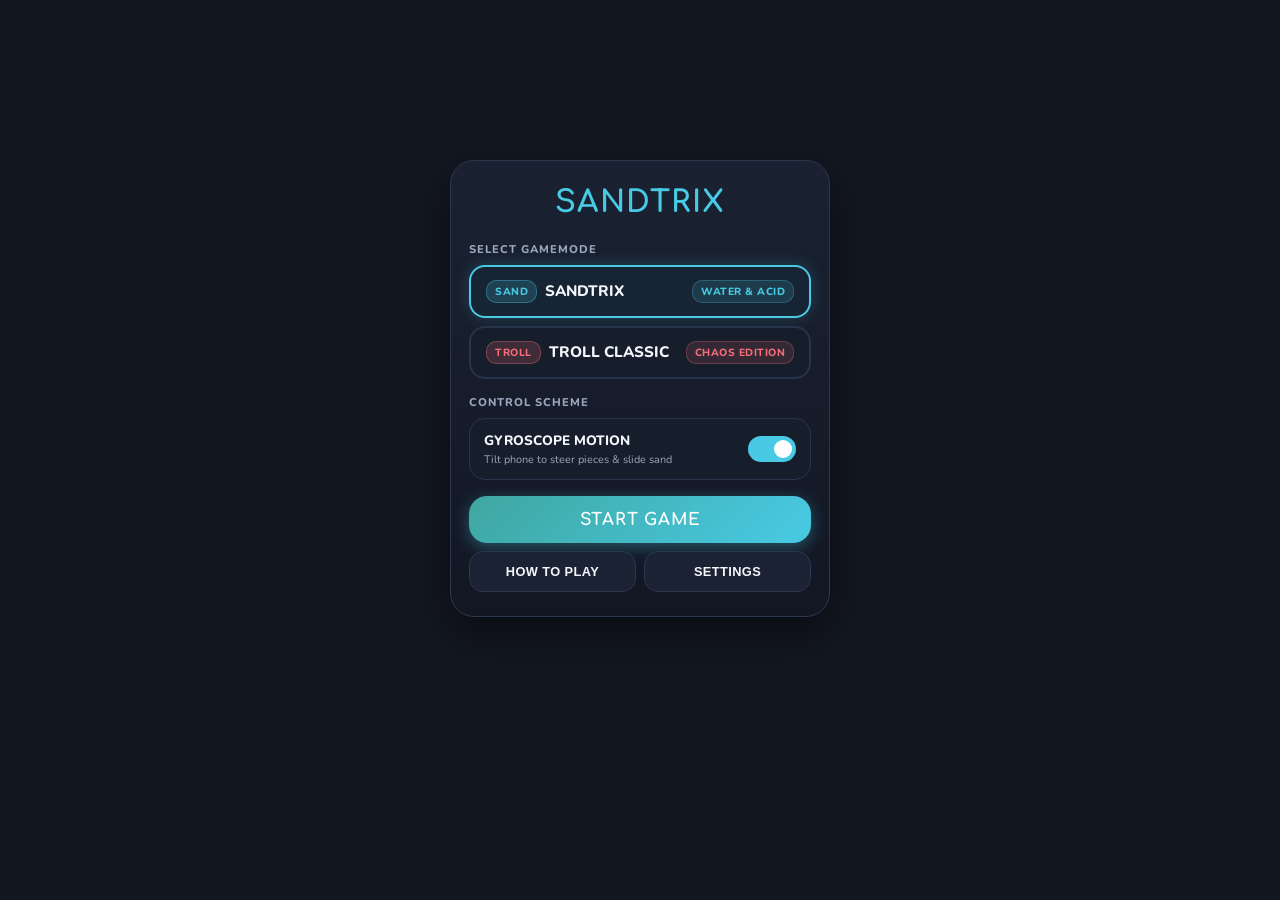
==== android/app/src/main/assets/index.html @ 45308b8a "Restore Sandtrix danger ceiling line up to row 16 (80px)" ====
<!DOCTYPE html>
<html lang="en">
<head>
    <meta charset="UTF-8">
    <meta name="viewport" content="width=device-width, initial-scale=1.0, maximum-scale=1.0, user-scalable=no, viewport-fit=cover">
    <meta name="apple-mobile-web-app-capable" content="yes">
    <meta name="apple-mobile-web-app-status-bar-style" content="black-translucent">
    <meta name="theme-color" content="#0B0E14">
    <title>SANDTRIX MOBILE - Gyro & Troll Edition</title>
    <link rel="manifest" href="manifest.json">
    <link rel="icon" type="image/png" sizes="192x192" href="icon-192.png">
    <link rel="preconnect" href="https://fonts.googleapis.com">
    <link rel="preconnect" href="https://fonts.gstatic.com" crossorigin>
    <link href="https://fonts.googleapis.com/css2?family=Comfortaa:wght@700&family=Nunito:wght@400;600;700;800;900&family=Quicksand:wght@600;700&display=swap" rel="stylesheet">
    <link rel="stylesheet" href="style.css?v=22">
</head>
<body>

<div id="appContainer">
    <!-- ========================================== -->
    <!-- PAGE 1: DEDICATED SEPARATE MENU PAGE       -->
    <!-- ========================================== -->
    <div id="pageMenu" class="page-view active">
        <div class="menu-card-full">
            <div class="menu-brand">
                <h1 class="menu-title">SANDTRIX</h1>
            </div>

            <!-- Mode Selection Section -->
            <div class="menu-section">
                <div class="menu-section-title">SELECT GAMEMODE</div>
                <div class="mode-select-grid">
                    <div class="mode-card sandtrix active" id="menuModeSandtrix" data-mode="sandtrix">
                        <div class="mode-card-header">
                            <div class="mode-card-title-group">
                                <span class="mode-badge-sand">SAND</span>
                                <span class="mode-name">SANDTRIX</span>
                            </div>
                            <span class="mode-tag tag-sand">WATER &amp; ACID</span>
                        </div>
                    </div>

                    <div class="mode-card troll" id="menuModeTroll" data-mode="troll_classic">
                        <div class="mode-card-header">
                            <div class="mode-card-title-group">
                                <span class="mode-badge-troll">TROLL</span>
                                <span class="mode-name">TROLL CLASSIC</span>
                            </div>
                            <span class="mode-tag tag-troll">CHAOS EDITION</span>
                        </div>
                    </div>
                </div>
            </div>

            <!-- Gyroscope Control Section -->
            <div class="menu-section">
                <div class="menu-section-title">CONTROL SCHEME</div>
                <div class="gyro-toggle-row">
                    <div class="gyro-toggle-info">
                        <div class="gyro-toggle-label">
                            <span>GYROSCOPE MOTION</span>
                        </div>
                        <div class="gyro-toggle-subtext" id="gyroToggleSubtext">Tilt phone to steer pieces &amp; slide sand</div>
                    </div>
                    <label class="switch">
                        <input type="checkbox" id="chkMenuGyro" checked>
                        <span class="slider round"></span>
                    </label>
                </div>
            </div>

            <!-- Action Buttons -->
            <div class="menu-actions">
                <button id="btnStartGame" class="start-btn">START GAME</button>
                <div class="menu-secondary-actions">
                    <button id="btnHowToPlay" class="menu-sub-btn">HOW TO PLAY</button>
                    <button id="btnSettings" class="menu-sub-btn">SETTINGS</button>
                </div>
            </div>
        </div>
    </div>

    <!-- ========================================== -->
    <!-- PAGE 2: CLEAN GAME SCREEN                 -->
    <!-- (Starts directly from game grid)           -->
    <!-- ========================================== -->
    <div id="pageGame" class="page-view">
        <!-- Compact Top Navigation Bar -->
        <div class="game-top-bar">
            <button id="btnBackToMenu" class="nav-btn">MENU</button>
            <div class="game-top-center">
                <span id="gameModePill" class="game-mode-pill">SANDTRIX</span>
                <span class="game-best-stat">BEST <span id="lblHighScore">0</span></span>
            </div>
            <button id="btnGameRestart" class="nav-btn">RESET</button>
        </div>

        <!-- Main Game Area (Game Grid + Side HUDs) -->
        <div class="game-layout">
            <!-- Left HUD (Only HOLD and expanded SCORE, NO HIGH SCORE BOX) -->
            <div class="hud-side hud-left">
                <div class="hud-card">
                    <div class="hud-label">HOLD</div>
                    <canvas id="holdCanvas" class="preview-box" width="50" height="50"></canvas>
                </div>
                <div class="hud-card score-card">
                    <div class="hud-label">SCORE</div>
                    <div id="lblScore" class="hud-val">0</div>
                </div>
            </div>

            <!-- Central Playfield Canvas Grid -->
            <div class="canvas-wrapper">
                <canvas id="gameCanvas"></canvas>
            </div>

            <!-- Right HUD -->
            <div class="hud-side hud-right">
                <div class="hud-card next-queue-card">
                    <div class="hud-label">NEXT</div>
                    <div class="next-queue-list">
                        <canvas id="nextCanvas" class="preview-box next-item-primary" width="50" height="50"></canvas>
                        <canvas id="nextCanvas1" class="preview-box next-item-sub" width="40" height="40"></canvas>
                        <canvas id="nextCanvas2" class="preview-box next-item-sub" width="40" height="40"></canvas>
                    </div>
                </div>
                <div class="hud-card">
                    <div class="hud-label">LINES</div>
                    <div id="lblLines" class="hud-val" style="color: #4ECCA3;">0</div>
                </div>
                <div class="hud-card">
                    <div class="hud-label">LEVEL</div>
                    <div id="lblLevel" class="hud-val" style="color: #F26D78;">1</div>
                </div>
                <div id="badgeCombo" class="badge-combo">2x COMBO</div>
            </div>
        </div>

        <!-- Mobile Touch Controls -->
        <div class="controls-panel">
            <div class="controls-row">
                <button id="btnHold" class="touch-btn">HOLD</button>
                <button id="btnRotCCW" class="touch-btn accent">ROT L</button>
                <button id="btnRotCW" class="touch-btn primary">ROT R</button>
                <button id="btnPause" class="touch-btn">PAUSE</button>
            </div>
            <div class="controls-row">
                <button id="btnLeft" class="touch-btn">LEFT</button>
                <button id="btnRight" class="touch-btn">RIGHT</button>
                <button id="btnSoftDrop" class="touch-btn">DROP</button>
                <button id="btnHardDrop" class="touch-btn danger">SLAM</button>
            </div>
        </div>
    </div>
</div>

<!-- How To Play Modal -->
<div id="howToPlayModal" class="overlay">
    <div class="modal-card help-modal-card">
        <div class="modal-header">
            <div class="modal-title" style="margin-bottom: 0; color: var(--accent-teal);">HOW TO PLAY</div>
            <button id="btnCloseHowToPlayTop" class="modal-close-x">&times;</button>
        </div>
        <div class="modal-scroll-body">
            <div class="help-section">
                <div class="help-section-title tag-sand">SANDTRIX MODE</div>
                <p class="help-p">Blocks crumble into free-falling sand grains upon landing. Settled sand dunes slide dynamically with your phone's tilt gravity!</p>
                <p class="help-p"><strong>OBJECTIVE:</strong> Form an uninterrupted line of the <strong>SAME COLOR</strong> from the left edge to the right edge to trigger a massive sand collapse clear.</p>
            </div>

            <div class="help-section">
                <div class="help-section-title">BLOCK COLORS &amp; ELEMENTS</div>
                <div class="element-legend">
                    <div class="element-category-heading">SAND COLORS</div>
                    <div class="element-group-grid">
                        <div class="element-item">
                            <span class="color-swatch-box" style="background-color: #F26D78; box-shadow: 0 0 8px rgba(242, 109, 120, 0.45);"></span>
                            <div class="element-info">
                                <span class="element-name" style="color: #F26D78;">RED SAND</span>
                                <span class="element-desc">Forms coral dunes. Connect wall-to-wall to clear.</span>
                            </div>
                        </div>
                        <div class="element-item">
                            <span class="color-swatch-box" style="background-color: #F6C453; box-shadow: 0 0 8px rgba(246, 196, 83, 0.45);"></span>
                            <div class="element-info">
                                <span class="element-name" style="color: #F6C453;">YELLOW SAND</span>
                                <span class="element-desc">Forms warm amber dunes. Connect wall-to-wall to clear.</span>
                            </div>
                        </div>
                        <div class="element-item">
                            <span class="color-swatch-box" style="background-color: #4ECCA3; box-shadow: 0 0 8px rgba(78, 204, 163, 0.45);"></span>
                            <div class="element-info">
                                <span class="element-name" style="color: #4ECCA3;">GREEN SAND</span>
                                <span class="element-desc">Forms pastel mint dunes. Connect wall-to-wall to clear.</span>
                            </div>
                        </div>
                        <div class="element-item">
                            <span class="color-swatch-box" style="background-color: #5B92E5; box-shadow: 0 0 8px rgba(91, 146, 229, 0.45);"></span>
                            <div class="element-info">
                                <span class="element-name" style="color: #5B92E5;">BLUE SAND</span>
                                <span class="element-desc">Forms periwinkle dunes. Connect wall-to-wall to clear.</span>
                            </div>
                        </div>
                        <div class="element-item">
                            <span class="color-swatch-box" style="background-color: #9D8DF1; box-shadow: 0 0 8px rgba(157, 141, 241, 0.45);"></span>
                            <div class="element-info">
                                <span class="element-name" style="color: #9D8DF1;">PURPLE SAND</span>
                                <span class="element-desc">Forms lavender dunes. Connect wall-to-wall to clear.</span>
                            </div>
                        </div>
                        <div class="element-item">
                            <span class="color-swatch-box" style="background-color: #FF9F43; box-shadow: 0 0 8px rgba(255, 159, 67, 0.45);"></span>
                            <div class="element-info">
                                <span class="element-name" style="color: #FF9F43;">ORANGE SAND</span>
                                <span class="element-desc">Forms tangerine dunes. Connect wall-to-wall to clear.</span>
                            </div>
                        </div>
                    </div>

                    <div class="element-category-heading" style="margin-top: 6px;">SPECIAL FLUIDS &amp; HAZARDS</div>
                    <div class="element-group-grid">
                        <div class="element-item">
                            <span class="color-swatch-box" style="background-color: #0096C7; box-shadow: 0 0 8px rgba(0, 150, 199, 0.5);"></span>
                            <div class="element-info">
                                <span class="element-name" style="color: #0096C7;">WATER</span>
                                <span class="element-desc">Crystal ocean blue fluid that flows into crevices and floats blocks. Connect wall-to-wall for a water wave clear!</span>
                            </div>
                        </div>
                        <div class="element-item">
                            <span class="color-swatch-box" style="background-color: #C8FF00; box-shadow: 0 0 8px rgba(200, 255, 0, 0.5);"></span>
                            <div class="element-info">
                                <span class="element-name" style="color: #C8FF00;">ACID</span>
                                <span class="element-desc">Radioactive toxic lime substance that steadily eats and dissolves touching sand.</span>
                            </div>
                        </div>
                        <div class="element-item">
                            <span class="color-swatch-box" style="background-color: #FF6B6B; box-shadow: 0 0 8px rgba(255, 107, 107, 0.5);"></span>
                            <div class="element-info">
                                <span class="element-name" style="color: #FF6B6B;">BOMB</span>
                                <span class="element-desc">Demolition explosive charge that blasts open a crater on impact.</span>
                            </div>
                        </div>
                    </div>
                </div>
            </div>

            <div class="help-section">
                <div class="help-section-title tag-troll">TROLL CLASSIC MODE</div>
                <p class="help-p">Classic 10×17 rigid block puzzle. Clear complete horizontal rows to earn multiplier points.</p>
                <p class="help-p"><strong>TROLL CALAMITIES:</strong> Watch out for spontaneous mid-air shape mutations, wind gusts, seismic tremors, reversed controls, and roasting commentary!</p>
            </div>

            <div class="help-section">
                <div class="help-section-title">CONTROLS GUIDE</div>
                <div class="help-controls-list">
                    <div class="ctrl-guide-item"><strong>GYROSCOPE:</strong> Tilt phone left or right to steer falling pieces smoothly and slosh sand physics.</div>
                    <div class="ctrl-guide-item"><strong>TAP PLAYFIELD:</strong> Rotate piece clockwise.</div>
                    <div class="ctrl-guide-item"><strong>SWIPE DOWN:</strong> Soft drop.</div>
                    <div class="ctrl-guide-item"><strong>SWIPE HORIZONTAL:</strong> Nudge piece left or right.</div>
                    <div class="ctrl-guide-item"><strong>BUTTONS:</strong> LEFT, RIGHT, DROP, SLAM (instant drop), ROT L, ROT R, HOLD, PAUSE.</div>
                </div>
            </div>
        </div>
        <div class="modal-footer">
            <button id="btnCloseHowToPlay" class="touch-btn primary" style="width: 100%; padding: 12px;">GOT IT</button>
        </div>
    </div>
</div>

<!-- Settings Modal -->
<div id="settingsModal" class="overlay">
    <div class="modal-card settings-modal-card">
        <div class="modal-header">
            <div class="modal-title" style="margin-bottom: 0; color: var(--text-primary);">SETTINGS</div>
            <button id="btnCloseSettingsTop" class="modal-close-x">&times;</button>
        </div>
        <div class="modal-scroll-body">
            <!-- Master Volume -->
            <div class="settings-group">
                <div class="settings-group-header">
                    <span class="settings-label">MASTER VOLUME</span>
                    <span id="lblVolumeVal" class="settings-badge">70%</span>
                </div>
                <input type="range" id="sliderVolume" min="0" max="100" step="5" value="70" class="styled-slider">
                <div class="slider-ticks">
                    <span>0% (OFF)</span>
                    <span>50%</span>
                    <span>100%</span>
                </div>
            </div>

            <!-- Starting Level -->
            <div class="settings-group">
                <div class="settings-group-header">
                    <span class="settings-label">STARTING LEVEL</span>
                    <span id="lblLevelDesc" class="settings-badge">LEVEL 1</span>
                </div>
                <div class="level-picker-grid" id="levelPickerGrid"></div>
                <div class="settings-hint">Higher starting levels increase drop speed and award higher score multipliers.</div>
            </div>

            <!-- High Score Stats in Settings -->
            <div class="settings-group">
                <div class="settings-group-header">
                    <span class="settings-label">HIGH SCORE RECORDS</span>
                </div>
                <div class="settings-stats-row">
                    <div class="settings-stat-pill">
                        <span class="settings-stat-name">SANDTRIX</span>
                        <span id="settingsHighSandtrix" class="settings-stat-val">0</span>
                    </div>
                    <div class="settings-stat-pill">
                        <span class="settings-stat-name">TROLL CLASSIC</span>
                        <span id="settingsHighTroll" class="settings-stat-val" style="color: var(--accent-ruby);">0</span>
                    </div>
                </div>
                <button id="btnClearHighScores" class="touch-btn danger" style="width: 100%; padding: 10px; font-size: 0.76rem; margin-top: 8px;">CLEAR HIGH SCORES</button>
            </div>
        </div>
        <div class="modal-footer">
            <button id="btnCloseSettings" class="touch-btn primary" style="width: 100%; padding: 12px;">SAVE &amp; CLOSE</button>
        </div>
    </div>
</div>

<!-- Game Over Modal -->
<div id="gameOverOverlay" class="overlay">
    <div class="modal-card game-over-modal-card">
        <div class="modal-title">GAME OVER</div>
        <div id="modalMemeLine" class="game-over-meme">"Skill issue officially documented."</div>
        <div class="stats-grid">
            <div class="stat-item">
                <div class="stat-item-label">FINAL SCORE</div>
                <div id="finalScoreLabel" class="stat-item-val">0</div>
            </div>
            <div class="stat-item">
                <div class="stat-item-label">BEST RECORD</div>
                <div id="finalHighScoreLabel" class="stat-item-val" style="color: var(--accent-gold);">0</div>
            </div>
            <div class="stat-item">
                <div class="stat-item-label">TIME SURVIVED</div>
                <div id="finalTimeLabel" class="stat-item-val" style="color: #48CAE4;">00:00</div>
            </div>
            <div class="stat-item">
                <div class="stat-item-label">LINES CLEARED</div>
                <div id="finalLinesLabel" class="stat-item-val" style="color: var(--accent-green);">0</div>
            </div>
            <div class="stat-item">
                <div class="stat-item-label">PIECES ROTATED</div>
                <div id="finalRotationsLabel" class="stat-item-val" style="color: var(--accent-teal);">0</div>
            </div>
            <div class="stat-item">
                <div class="stat-item-label">PIECES PLACED</div>
                <div id="finalPiecesLabel" class="stat-item-val">0</div>
            </div>
            <div class="stat-item" style="grid-column: span 2;">
                <div class="stat-item-label">MODE PLAYED</div>
                <div id="finalModeLabel" class="stat-item-val" style="font-size: 0.85rem; color: #F6C453;">Sandtrix</div>
            </div>
        </div>
        <div style="display: flex; gap: 8px; width: 100%;">
            <button id="btnGameOverMenu" class="touch-btn" style="flex: 1; padding: 14px; background-color: #242C3D;">MENU</button>
            <button id="btnRestart" class="touch-btn primary" style="flex: 1.5; padding: 14px;">PLAY AGAIN</button>
        </div>
    </div>
</div>

<!-- Notification Toast -->
<div id="toast" class="toast"></div>

<!-- Scripts -->
<script src="audio.js?v=26"></script>
<script src="sand_engine.js?v=26"></script>
<script src="app.js?v=26"></script>
<script>
  if ('serviceWorker' in navigator) {
    let refreshing = false;
    navigator.serviceWorker.addEventListener('controllerchange', () => {
      if (!refreshing) {
        refreshing = true;
        window.location.reload();
      }
    });
    window.addEventListener('load', () => {
      navigator.serviceWorker.register('./sw.js').then((reg) => {
        reg.update();
      }).catch(err => console.log('SW registration failed:', err));
    });
  }
</script>
</body>
</html>
---- android/app/src/main/assets/style.css ----
/* Sandtrix Mobile Soft Pastel & Eye-Comfort Rounded Theme */
:root {
    --bg-main: #131722;
    --bg-card: #1C2333;
    --bg-card-border: #2B354C;
    --text-primary: #F3F6FA;
    --text-secondary: #9AA7BD;
    --accent-teal: #48CAE4;
    --accent-gold: #F6C453;
    --accent-ruby: #F26D78;
    --accent-green: #4ECCA3;
    --accent-blue: #5B92E5;
    --btn-primary: #348888;
    --btn-primary-hover: #439E9E;
    --btn-danger: #F26D78;
}

* {
    box-sizing: border-box;
    margin: 0;
    padding: 0;
    -webkit-user-select: none;
    user-select: none;
    -webkit-tap-highlight-color: transparent;
}

body {
    background-color: var(--bg-main);
    color: var(--text-primary);
    font-family: 'Nunito', 'Quicksand', -apple-system, BlinkMacSystemFont, "Segoe UI", Roboto, sans-serif;
    min-height: 100vh;
    display: flex;
    flex-direction: column;
    align-items: center;
    justify-content: flex-start;
    overflow-x: hidden;
    touch-action: manipulation;
}

#appContainer {
    width: 100%;
    max-width: 540px;
    display: flex;
    flex-direction: column;
    align-items: center;
    padding: 6px 10px;
}

/* Page Views (Separate Menu Page & Clean Game Screen) */
.page-view {
    width: 100%;
    display: none;
    flex-direction: column;
    align-items: center;
}

.page-view.active {
    display: flex;
}

/* Dedicated Menu Page */
#pageMenu {
    min-height: 85vh;
    justify-content: center;
    padding: 12px 4px;
}

.menu-card-full {
    width: 100%;
    max-width: 380px;
    background: linear-gradient(180deg, #1A2232 0%, #131724 100%);
    border: 1px solid #2B374E;
    border-radius: 24px;
    padding: 24px 18px;
    box-shadow: 0 16px 42px rgba(0, 0, 0, 0.5);
    display: flex;
    flex-direction: column;
    gap: 16px;
    text-align: left;
}

/* High Score Banners on Menu (Separate for each gamemode) */
.menu-stats-row {
    display: flex;
    gap: 8px;
    width: 100%;
}

.menu-stat-banner {
    flex: 1;
    display: flex;
    flex-direction: column;
    align-items: flex-start;
    justify-content: center;
    gap: 2px;
    background-color: #121722;
    border: 1px solid #232B3B;
    border-radius: 10px;
    padding: 8px 10px;
}

.menu-stat-label {
    font-size: 0.65rem;
    font-weight: 800;
    color: var(--text-secondary);
    letter-spacing: 0.5px;
}

.menu-stat-val {
    font-size: 1.1rem;
    font-weight: 800;
    color: var(--accent-gold);
}

/* Clean Game Screen (Starts directly from game grid) */
#pageGame {
    width: 100%;
    padding-top: 10px;
}

.game-top-bar {
    width: 100%;
    max-width: 440px;
    margin: 0 auto 14px auto;
    display: grid;
    grid-template-columns: 1fr auto 1fr;
    align-items: center;
    padding: 0 4px;
}

.nav-btn {
    background-color: #1A2234;
    border: 1px solid #283550;
    color: var(--text-primary);
    font-size: 0.74rem;
    font-weight: 800;
    height: 32px;
    min-width: 68px;
    padding: 0 12px;
    border-radius: 12px;
    cursor: pointer;
    transition: all 0.15s ease;
    display: inline-flex;
    align-items: center;
    justify-content: center;
    text-align: center;
    line-height: 1;
    white-space: nowrap;
    box-sizing: border-box;
}

#btnBackToMenu {
    justify-self: start;
}

#btnGameRestart {
    justify-self: end;
}

.nav-btn:active {
    background-color: #283550;
    transform: scale(0.96);
}

.game-top-center {
    justify-self: center;
    display: inline-flex;
    align-items: center;
    justify-content: center;
    gap: 10px;
}

.game-mode-pill {
    font-size: 0.72rem;
    font-weight: 800;
    height: 32px;
    padding: 0 12px;
    border-radius: 14px;
    background-color: #16202E;
    border: 1px solid rgba(72, 202, 228, 0.4);
    color: var(--accent-teal);
    letter-spacing: 0.5px;
    display: inline-flex;
    align-items: center;
    justify-content: center;
    text-align: center;
    line-height: 1;
    white-space: nowrap;
    box-sizing: border-box;
}

.game-best-stat {
    font-size: 0.72rem;
    font-weight: 800;
    height: 32px;
    color: var(--accent-gold);
    background-color: #212224;
    border: 1px solid rgba(246, 196, 83, 0.4);
    padding: 0 12px;
    border-radius: 14px;
    letter-spacing: 0.5px;
    font-variant-numeric: tabular-nums;
    display: inline-flex;
    align-items: center;
    justify-content: center;
    text-align: center;
    line-height: 1;
    white-space: nowrap;
    box-sizing: border-box;
}

.game-best-stat #lblHighScore {
    color: #FFFFFF;
    font-weight: 800;
    margin-left: 4px;
}

/* Game Area with Canvas & HUD */
.game-layout {
    display: flex;
    justify-content: center;
    align-items: flex-start;
    gap: 12px;
    width: 100%;
}

.hud-side {
    display: flex;
    flex-direction: column;
    gap: 10px;
    width: 70px;
    flex-shrink: 0;
}

.hud-card {
    background-color: #1B2232;
    border: 1px solid #28344C;
    border-radius: 14px;
    padding: 7px 4px;
    display: flex;
    flex-direction: column;
    align-items: center;
    text-align: center;
}

.hud-card.score-card {
    min-height: 68px;
    padding: 8px 3px;
    justify-content: center;
    width: 100%;
    overflow: hidden;
}

.hud-label {
    font-size: 0.62rem;
    color: var(--text-secondary);
    font-weight: 700;
    letter-spacing: 0.5px;
    margin-bottom: 2px;
}

.hud-val {
    font-size: 0.95rem;
    font-weight: 800;
    color: var(--accent-gold);
    font-variant-numeric: tabular-nums;
}

#lblScore {
    font-size: clamp(0.72rem, 3.2vw, 1.05rem);
    word-break: break-all;
    max-width: 100%;
    line-height: 1.15;
    text-align: center;
}

.preview-box {
    width: 48px;
    height: 48px;
    background-color: #131722;
    border-radius: 12px;
    border: 1px solid #242E44;
}

/* Next Queue Card & Multi-Piece List */
.next-queue-card {
    padding: 6px 3px 8px 3px;
    gap: 4px;
}

.next-queue-list {
    display: flex;
    flex-direction: column;
    align-items: center;
    gap: 5px;
    width: 100%;
}

.next-item-primary {
    width: 48px;
    height: 48px;
    background-color: #131722;
    border-radius: 12px;
    border: 1px solid rgba(72, 202, 228, 0.4);
}

.next-item-sub {
    width: 38px;
    height: 38px;
    background-color: #111520;
    border-radius: 9px;
    border: 1px solid #232D42;
    opacity: 0.9;
}

.badge-combo {
    font-size: 0.68rem;
    font-weight: 800;
    color: #FF7B92;
    background-color: rgba(255, 123, 146, 0.16);
    padding: 3px 8px;
    border-radius: 10px;
    border: 1px solid rgba(255, 123, 146, 0.35);
    display: none;
    margin-top: 4px;
}

/* Expanded Gameplay Area Canvas */
.canvas-wrapper {
    position: relative;
    border-radius: 18px;
    overflow: hidden;
    box-shadow: 0 10px 32px rgba(0, 0, 0, 0.55);
    border: 2px solid #28344C;
    flex-shrink: 0;
}

canvas#gameCanvas {
    display: block;
    width: min(65vw, 290px);
    height: calc(min(65vw, 290px) * 1.75); /* Exact 400x700 aspect ratio */
    max-height: min(64vh, 520px);
    background-color: #161B26;
    touch-action: none;
}

/* Touch Control Buttons */
.controls-panel {
    width: 100%;
    max-width: 440px;
    margin: 10px auto 0 auto;
    display: flex;
    flex-direction: column;
    gap: 6px;
}

.controls-row {
    display: flex;
    justify-content: space-between;
    gap: 8px;
    width: 100%;
}

.touch-btn {
    flex: 1;
    background-color: #1D2436;
    border: 1px solid #2B3852;
    color: var(--text-primary);
    padding: 12px 6px;
    font-size: 0.82rem;
    font-weight: 800;
    border-radius: 14px;
    text-align: center;
    cursor: pointer;
    touch-action: manipulation;
    transition: all 0.1s ease;
    box-shadow: 0 2px 6px rgba(0, 0, 0, 0.2);
}

.touch-btn:active {
    background-color: #2A344C;
    transform: scale(0.96);
}

.touch-btn.primary {
    background-color: #266B78;
    border-color: #3FA3B5;
    color: #FFFFFF;
}

.touch-btn.accent {
    background-color: #473B66;
    border-color: #6C5B9B;
    color: #EDE5FD;
}

.touch-btn.danger {
    background-color: #6E323B;
    border-color: #A34A59;
    color: #FFD4D9;
}

.touch-btn.paused-state {
    background-color: #266B78;
    border-color: var(--accent-teal);
    color: #FFFFFF;
    box-shadow: 0 0 10px rgba(72, 202, 228, 0.4);
}

/* When Gyroscope is Active, hide LEFT and RIGHT buttons */
.controls-panel.gyro-active #btnLeft,
.controls-panel.gyro-active #btnRight {
    display: none !important;
}

/* Game Over Overlay */
.overlay {
    position: fixed;
    top: 0;
    left: 0;
    right: 0;
    bottom: 0;
    background-color: rgba(11, 14, 20, 0.85);
    backdrop-filter: blur(4px);
    display: none;
    flex-direction: column;
    align-items: center;
    justify-content: center;
    z-index: 1000;
}

.modal-card {
    background-color: var(--bg-card);
    border: 1px solid var(--bg-card-border);
    border-radius: 20px;
    padding: 24px;
    width: 88%;
    max-width: 340px;
    text-align: center;
    box-shadow: 0 12px 36px rgba(0, 0, 0, 0.65);
}

/* Start Menu Modal & Mode Selection */
.menu-card {
    max-width: 380px;
    width: 92%;
    padding: 20px 16px;
    background: linear-gradient(180deg, #1A2232 0%, #131724 100%);
    border: 1px solid #2B374E;
    box-shadow: 0 16px 42px rgba(0, 0, 0, 0.6);
    border-radius: 22px;
    display: flex;
    flex-direction: column;
    gap: 14px;
    text-align: left;
}

.menu-brand {
    text-align: center;
    margin-bottom: 6px;
}

.menu-title {
    font-family: 'Comfortaa', 'Nunito', cursive, sans-serif;
    font-size: 1.9rem;
    font-weight: 700;
    letter-spacing: 1.5px;
    color: var(--accent-teal);
    line-height: 1.15;
}

.menu-subtitle {
    font-size: 0.72rem;
    font-weight: 700;
    color: var(--text-secondary);
    letter-spacing: 2.5px;
    text-transform: uppercase;
}

.menu-section {
    display: flex;
    flex-direction: column;
    gap: 8px;
}

.menu-section-title {
    font-size: 0.7rem;
    font-weight: 800;
    color: var(--text-secondary);
    letter-spacing: 1px;
    text-transform: uppercase;
}

/* Mode Selection Cards */
.mode-select-grid {
    display: flex;
    flex-direction: column;
    gap: 8px;
}

.mode-card {
    background-color: #171E2B;
    border: 2px solid #28344B;
    border-radius: 16px;
    padding: 13px 15px;
    cursor: pointer;
    transition: all 0.2s ease;
    display: flex;
    flex-direction: column;
}

.mode-card:hover {
    border-color: #3B4B6C;
}

.mode-card.active.sandtrix {
    background-color: #172433;
    border-color: var(--accent-teal);
    box-shadow: 0 0 16px rgba(72, 202, 228, 0.22);
}

.mode-card.active.troll {
    background-color: #261B24;
    border-color: var(--accent-ruby);
    box-shadow: 0 0 16px rgba(242, 109, 120, 0.22);
}

.mode-card-header {
    display: flex;
    align-items: center;
    justify-content: space-between;
}

.mode-card-title-group {
    display: flex;
    align-items: center;
    gap: 8px;
}

.mode-badge-sand {
    font-size: 0.65rem;
    font-weight: 800;
    padding: 3px 8px;
    border-radius: 10px;
    background-color: rgba(72, 202, 228, 0.18);
    color: var(--accent-teal);
    border: 1px solid rgba(72, 202, 228, 0.35);
    letter-spacing: 0.5px;
}

.mode-badge-troll {
    font-size: 0.65rem;
    font-weight: 800;
    padding: 3px 8px;
    border-radius: 10px;
    background-color: rgba(242, 109, 120, 0.18);
    color: var(--accent-ruby);
    border: 1px solid rgba(242, 109, 120, 0.35);
    letter-spacing: 0.5px;
}

.mode-name {
    font-size: 0.95rem;
    font-weight: 800;
    color: var(--text-primary);
}

.mode-tag {
    font-size: 0.65rem;
    font-weight: 800;
    padding: 3px 8px;
    border-radius: 10px;
    letter-spacing: 0.5px;
}

.tag-sand {
    background-color: rgba(72, 202, 228, 0.14);
    color: var(--accent-teal);
    border: 1px solid rgba(72, 202, 228, 0.28);
}

.tag-troll {
    background-color: rgba(242, 109, 120, 0.14);
    color: var(--accent-ruby);
    border: 1px solid rgba(242, 109, 120, 0.28);
}

.mode-desc {
    font-size: 0.72rem;
    color: var(--text-secondary);
    line-height: 1.35;
}

/* Gyroscope Control Row & Switch */
.gyro-toggle-row {
    background-color: #171E2B;
    border: 1px solid #28344B;
    border-radius: 16px;
    padding: 12px 14px;
    display: flex;
    align-items: center;
    justify-content: space-between;
    gap: 10px;
}

.gyro-toggle-info {
    display: flex;
    flex-direction: column;
    gap: 2px;
}

.gyro-toggle-label {
    font-size: 0.85rem;
    font-weight: 800;
    color: var(--text-primary);
    display: flex;
    align-items: center;
    gap: 6px;
}

.gyro-toggle-subtext {
    font-size: 0.68rem;
    color: var(--text-secondary);
}

/* Switch Toggle UI */
.switch {
    position: relative;
    display: inline-block;
    width: 48px;
    height: 26px;
    flex-shrink: 0;
}

.switch input {
    opacity: 0;
    width: 0;
    height: 0;
}

.slider {
    position: absolute;
    cursor: pointer;
    top: 0;
    left: 0;
    right: 0;
    bottom: 0;
    background-color: #2B374E;
    transition: .25s;
    border-radius: 26px;
}

.slider:before {
    position: absolute;
    content: "";
    height: 18px;
    width: 18px;
    left: 4px;
    bottom: 4px;
    background-color: #9AA7BD;
    transition: .25s;
    border-radius: 50%;
}

input:checked + .slider {
    background-color: var(--accent-teal);
}

input:checked + .slider:before {
    transform: translateX(22px);
    background-color: #FFFFFF;
}

/* Start Button */
.start-btn {
    width: 100%;
    background: linear-gradient(135deg, #3FA7A0 0%, #48CAE4 100%);
    border: none;
    color: #FFFFFF;
    font-family: 'Comfortaa', 'Nunito', sans-serif;
    font-size: 1.05rem;
    font-weight: 700;
    padding: 14px;
    border-radius: 18px;
    cursor: pointer;
    box-shadow: 0 4px 16px rgba(72, 202, 228, 0.35);
    letter-spacing: 0.8px;
    transition: all 0.15s ease;
    text-align: center;
}

.start-btn:active {
    transform: scale(0.97);
    box-shadow: 0 2px 8px rgba(72, 202, 228, 0.25);
}

/* Secondary Menu Actions (How to play, Settings) */
.menu-actions {
    display: flex;
    flex-direction: column;
    gap: 8px;
    width: 100%;
}

.menu-secondary-actions {
    display: flex;
    gap: 8px;
    width: 100%;
}

.menu-sub-btn {
    flex: 1;
    background-color: #1A2234;
    border: 1px solid #2B3852;
    color: var(--text-primary);
    font-size: 0.8rem;
    font-weight: 800;
    padding: 12px 8px;
    border-radius: 14px;
    cursor: pointer;
    text-align: center;
    transition: all 0.15s ease;
    letter-spacing: 0.4px;
}

.menu-sub-btn:hover {
    background-color: #242E44;
    border-color: #3A4B6E;
}

.menu-sub-btn:active {
    transform: scale(0.97);
    background-color: #141A26;
}

.modal-title {
    font-family: 'Comfortaa', 'Nunito', cursive, sans-serif;
    font-size: 1.35rem;
    font-weight: 700;
    color: var(--accent-ruby);
    margin-bottom: 12px;
}

/* How to Play & Settings Modal Layout */
.help-modal-card, .settings-modal-card {
    max-width: 360px;
    width: 92%;
    padding: 20px 18px;
    text-align: left;
    max-height: 85vh;
    display: flex;
    flex-direction: column;
    gap: 12px;
    border-radius: 20px;
    background-color: var(--bg-card);
    border: 1px solid var(--bg-card-border);
}

.modal-header {
    display: flex;
    align-items: center;
    justify-content: space-between;
    border-bottom: 1px solid #253046;
    padding-bottom: 8px;
}

.modal-close-x {
    background: transparent;
    border: none;
    color: var(--text-secondary);
    font-size: 1.5rem;
    line-height: 1;
    cursor: pointer;
    padding: 0 4px;
    transition: color 0.15s;
}

.modal-close-x:hover {
    color: var(--text-primary);
}

.modal-scroll-body {
    overflow-y: auto;
    padding-right: 4px;
    display: flex;
    flex-direction: column;
    gap: 12px;
    max-height: 60vh;
}

.modal-footer {
    border-top: 1px solid #253046;
    padding-top: 10px;
    width: 100%;
}

.help-section {
    background-color: #151A27;
    border: 1px solid #232D42;
    border-radius: 14px;
    padding: 12px;
    display: flex;
    flex-direction: column;
    gap: 6px;
}

.help-section-title {
    font-size: 0.72rem;
    font-weight: 800;
    letter-spacing: 0.5px;
    align-self: flex-start;
}

.help-p {
    font-size: 0.74rem;
    color: var(--text-secondary);
    line-height: 1.4;
}

.help-p strong {
    color: var(--text-primary);
}

.element-legend {
    display: flex;
    flex-direction: column;
    gap: 8px;
    margin-top: 4px;
}

.element-category-heading {
    font-size: 0.63rem;
    font-weight: 800;
    letter-spacing: 0.6px;
    color: var(--text-secondary);
    text-transform: uppercase;
}

.element-group-grid {
    display: flex;
    flex-direction: column;
    gap: 6px;
}

.element-item {
    display: flex;
    align-items: center;
    gap: 10px;
    background: rgba(255, 255, 255, 0.035);
    border: 1px solid rgba(255, 255, 255, 0.06);
    border-radius: 10px;
    padding: 7px 9px;
}

.color-swatch-box {
    width: 22px;
    height: 22px;
    border-radius: 6px;
    flex-shrink: 0;
    border: 1px solid rgba(255, 255, 255, 0.25);
    display: inline-block;
}

.element-info {
    display: flex;
    flex-direction: column;
    gap: 2px;
    flex: 1;
}

.element-name {
    font-size: 0.72rem;
    font-weight: 800;
    letter-spacing: 0.4px;
}

.element-desc {
    font-size: 0.68rem;
    color: var(--text-secondary);
    line-height: 1.3;
}

.elem-badge {
    font-size: 0.65rem;
    font-weight: 800;
    padding: 2px 7px;
    border-radius: 8px;
    flex-shrink: 0;
}

.badge-water {
    background-color: rgba(0, 150, 199, 0.22);
    color: #0096C7;
    border: 1px solid rgba(0, 150, 199, 0.45);
}

.badge-acid {
    background-color: rgba(200, 255, 0, 0.2);
    color: #C8FF00;
    border: 1px solid rgba(200, 255, 0, 0.45);
}

.badge-bomb {
    background-color: rgba(242, 109, 120, 0.18);
    color: var(--accent-ruby);
    border: 1px solid rgba(242, 109, 120, 0.35);
}

.help-controls-list {
    display: flex;
    flex-direction: column;
    gap: 6px;
}

.ctrl-guide-item {
    font-size: 0.72rem;
    color: var(--text-secondary);
    line-height: 1.35;
}

.ctrl-guide-item strong {
    color: var(--text-primary);
}

/* Settings Controls */
.settings-group {
    background-color: #151A27;
    border: 1px solid #232D42;
    border-radius: 14px;
    padding: 12px;
    display: flex;
    flex-direction: column;
    gap: 8px;
}

.settings-group-header {
    display: flex;
    align-items: center;
    justify-content: space-between;
}

.settings-label {
    font-size: 0.72rem;
    font-weight: 800;
    color: var(--text-secondary);
    letter-spacing: 0.5px;
}

.settings-badge {
    font-size: 0.72rem;
    font-weight: 800;
    color: var(--accent-teal);
    background-color: rgba(72, 202, 228, 0.14);
    border: 1px solid rgba(72, 202, 228, 0.3);
    padding: 2px 8px;
    border-radius: 10px;
}

.styled-slider {
    -webkit-appearance: none;
    appearance: none;
    width: 100%;
    height: 6px;
    background: #242D3F;
    border-radius: 6px;
    outline: none;
    margin: 8px 0 4px 0;
}

.styled-slider::-webkit-slider-thumb {
    -webkit-appearance: none;
    appearance: none;
    width: 22px;
    height: 22px;
    border-radius: 50%;
    background: var(--accent-teal);
    cursor: pointer;
    box-shadow: 0 0 10px rgba(72, 202, 228, 0.4);
}

.styled-slider::-moz-range-thumb {
    width: 22px;
    height: 22px;
    border-radius: 50%;
    background: var(--accent-teal);
    cursor: pointer;
    border: none;
    box-shadow: 0 0 10px rgba(72, 202, 228, 0.4);
}

.slider-ticks {
    display: flex;
    justify-content: space-between;
    font-size: 0.62rem;
    color: var(--text-secondary);
}

.level-picker-grid {
    display: grid;
    grid-template-columns: repeat(5, 1fr);
    gap: 6px;
    margin-top: 4px;
}

.level-btn {
    background-color: #1A2234;
    border: 1px solid #2B3852;
    color: var(--text-primary);
    font-size: 0.85rem;
    font-weight: 800;
    padding: 8px 0;
    border-radius: 12px;
    text-align: center;
    cursor: pointer;
    transition: all 0.15s ease;
}

.level-btn:hover {
    background-color: #243048;
}

.level-btn.active {
    background-color: #1A3E48;
    border-color: var(--accent-teal);
    color: #FFFFFF;
    box-shadow: 0 0 10px rgba(72, 202, 228, 0.3);
}

.settings-hint {
    font-size: 0.68rem;
    color: var(--text-secondary);
    line-height: 1.3;
}

.settings-stats-row {
    display: flex;
    gap: 8px;
    width: 100%;
}

.settings-stat-pill {
    flex: 1;
    background-color: #131722;
    border: 1px solid #222B3D;
    border-radius: 12px;
    padding: 7px 9px;
    display: flex;
    flex-direction: column;
    gap: 2px;
}

.settings-stat-name {
    font-size: 0.62rem;
    font-weight: 800;
    color: var(--text-secondary);
    letter-spacing: 0.5px;
}

.settings-stat-val {
    font-size: 0.95rem;
    font-weight: 800;
    color: var(--accent-gold);
}

.game-over-modal-card {
    max-width: 360px;
    width: 90%;
    padding: 22px 18px;
    border-radius: 22px;
}

.game-over-meme {
    font-size: 0.8rem;
    font-weight: 700;
    color: #FFA1A9;
    background-color: rgba(242, 109, 120, 0.12);
    border: 1px solid rgba(242, 109, 120, 0.3);
    border-radius: 12px;
    padding: 9px 12px;
    margin: 2px 0 12px 0;
    line-height: 1.35;
    font-style: italic;
    text-align: center;
}

.stats-grid {
    display: grid;
    grid-template-columns: 1fr 1fr;
    gap: 8px;
    margin: 10px 0 16px 0;
}

.stat-item {
    background-color: #131722;
    padding: 9px 8px;
    border-radius: 12px;
    border: 1px solid #232C3E;
}

.stat-item-label {
    font-size: 0.65rem;
    color: var(--text-secondary);
}

.stat-item-val {
    font-size: 1.1rem;
    font-weight: 800;
    color: var(--accent-gold);
}

/* Toast Message */
.toast {
    position: fixed;
    bottom: 20px;
    background-color: rgba(30, 37, 54, 0.95);
    border: 1px solid var(--accent-teal);
    color: var(--text-primary);
    padding: 8px 16px;
    border-radius: 20px;
    font-size: 0.78rem;
    font-weight: 700;
    opacity: 0;
    transition: opacity 0.3s;
    pointer-events: none;
    z-index: 1001;
}

.toast.show {
    opacity: 1;
}

/* Mobile Responsive Optimization (<= 420px screens) */
@media (max-width: 420px) {
    #appContainer {
        padding: 4px 6px;
    }

    #pageGame {
        padding-top: 8px;
    }

    .game-top-bar {
        max-width: 380px;
        margin: 0 auto 12px auto;
        padding: 0 2px;
    }

    .nav-btn {
        height: 30px;
        min-width: 62px;
        padding: 0 8px;
        font-size: 0.7rem;
    }

    .game-top-center {
        gap: 8px;
    }

    .game-mode-pill {
        height: 30px;
        padding: 0 9px;
        font-size: 0.68rem;
    }

    .game-best-stat {
        height: 30px;
        padding: 0 9px;
        font-size: 0.68rem;
    }

    .game-layout {
        gap: 8px;
    }

    .hud-side {
        width: 58px;
        gap: 8px;
    }

    .preview-box {
        width: 44px;
        height: 44px;
    }

    .next-item-primary {
        width: 44px;
        height: 44px;
    }

    .next-item-sub {
        width: 34px;
        height: 34px;
    }

    .hud-card {
        padding: 5px 2px;
        border-radius: 12px;
    }

    .hud-card.score-card {
        min-height: 58px;
        padding: 6px 2px;
    }

    .hud-label {
        font-size: 0.6rem;
    }

    .hud-val {
        font-size: 0.88rem;
    }

    canvas#gameCanvas {
        width: clamp(225px, 64vw, 260px);
        height: calc(clamp(225px, 64vw, 260px) * 1.75);
        max-height: 58vh;
    }

    .controls-panel {
        max-width: 380px;
    }

    .touch-btn {
        padding: 10px 4px;
        font-size: 0.78rem;
    }
}
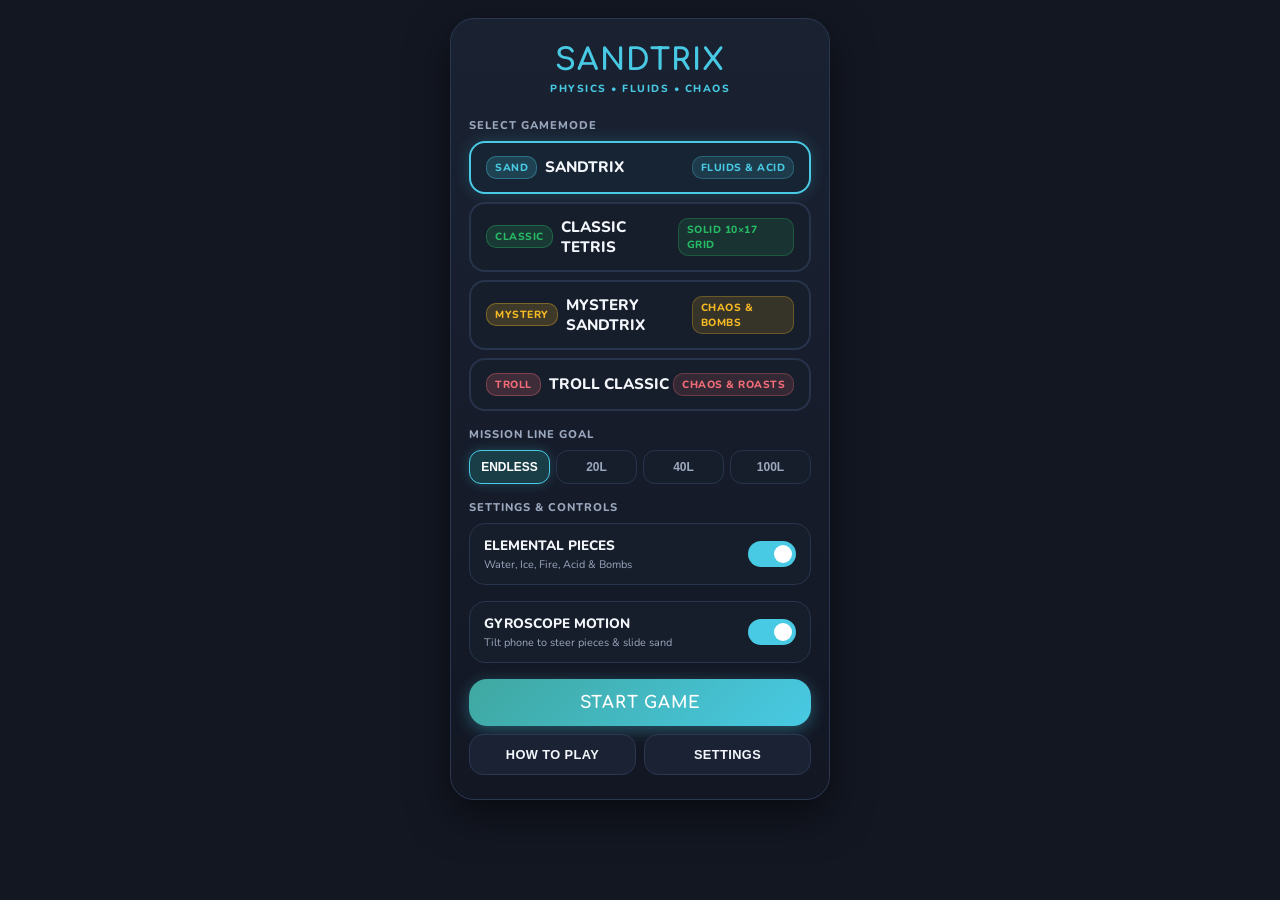
==== commit 1e119bbb: "Port unique PC features: 4 game modes, full elemental simulation suite, mission line goals, and adva" ====
--- a/android/app/src/main/assets/index.html
+++ b/android/app/src/main/assets/index.html
@@ -5,14 +5,14 @@
     <meta name="viewport" content="width=device-width, initial-scale=1.0, maximum-scale=1.0, user-scalable=no, viewport-fit=cover">
     <meta name="apple-mobile-web-app-capable" content="yes">
     <meta name="apple-mobile-web-app-status-bar-style" content="black-translucent">
-    <meta name="theme-color" content="#0B0E14">
-    <title>SANDTRIX MOBILE - Gyro & Troll Edition</title>
+    <meta name="theme-color" content="#12151C">
+    <title>SANDTRIX MOBILE - Gyro, Fluids &amp; Chaos</title>
     <link rel="manifest" href="manifest.json">
     <link rel="icon" type="image/png" sizes="192x192" href="icon-192.png">
     <link rel="preconnect" href="https://fonts.googleapis.com">
     <link rel="preconnect" href="https://fonts.gstatic.com" crossorigin>
     <link href="https://fonts.googleapis.com/css2?family=Comfortaa:wght@700&family=Nunito:wght@400;600;700;800;900&family=Quicksand:wght@600;700&display=swap" rel="stylesheet">
-    <link rel="stylesheet" href="style.css?v=22">
+    <link rel="stylesheet" href="style.css?v=35">
 </head>
 <body>
 
@@ -24,38 +24,88 @@
         <div class="menu-card-full">
             <div class="menu-brand">
                 <h1 class="menu-title">SANDTRIX</h1>
-            </div>
-
-            <!-- Mode Selection Section -->
+                <div class="menu-subtitle">PHYSICS &bull; FLUIDS &bull; CHAOS</div>
+            </div>
+
+            <!-- Mode Selection Section (All 4 Game Modes) -->
             <div class="menu-section">
                 <div class="menu-section-title">SELECT GAMEMODE</div>
                 <div class="mode-select-grid">
+                    <!-- Mode 1: Sandtrix -->
                     <div class="mode-card sandtrix active" id="menuModeSandtrix" data-mode="sandtrix">
                         <div class="mode-card-header">
                             <div class="mode-card-title-group">
                                 <span class="mode-badge-sand">SAND</span>
                                 <span class="mode-name">SANDTRIX</span>
                             </div>
-                            <span class="mode-tag tag-sand">WATER &amp; ACID</span>
-                        </div>
-                    </div>
-
+                            <span class="mode-tag tag-sand">FLUIDS &amp; ACID</span>
+                        </div>
+                    </div>
+
+                    <!-- Mode 2: Classic Tetris (Pure Rigid 10x17) -->
+                    <div class="mode-card classic" id="menuModeClassic" data-mode="classic">
+                        <div class="mode-card-header">
+                            <div class="mode-card-title-group">
+                                <span class="mode-badge-classic">CLASSIC</span>
+                                <span class="mode-name">CLASSIC TETRIS</span>
+                            </div>
+                            <span class="mode-tag tag-classic">SOLID 10&times;17 GRID</span>
+                        </div>
+                    </div>
+
+                    <!-- Mode 3: Mystery Sandtrix (Sand Physics + Chaos & Bombs) -->
+                    <div class="mode-card mystery" id="menuModeMystery" data-mode="mystery">
+                        <div class="mode-card-header">
+                            <div class="mode-card-title-group">
+                                <span class="mode-badge-mystery">MYSTERY</span>
+                                <span class="mode-name">MYSTERY SANDTRIX</span>
+                            </div>
+                            <span class="mode-tag tag-mystery">CHAOS &amp; BOMBS</span>
+                        </div>
+                    </div>
+
+                    <!-- Mode 4: Troll Classic Tetris (Rigid + Calamities & Roaster) -->
                     <div class="mode-card troll" id="menuModeTroll" data-mode="troll_classic">
                         <div class="mode-card-header">
                             <div class="mode-card-title-group">
                                 <span class="mode-badge-troll">TROLL</span>
                                 <span class="mode-name">TROLL CLASSIC</span>
                             </div>
-                            <span class="mode-tag tag-troll">CHAOS EDITION</span>
-                        </div>
-                    </div>
-                </div>
-            </div>
-
-            <!-- Gyroscope Control Section -->
+                            <span class="mode-tag tag-troll">CHAOS &amp; ROASTS</span>
+                        </div>
+                    </div>
+                </div>
+            </div>
+
+            <!-- Mission Line Goal Selector (Sprint / Marathon) -->
             <div class="menu-section">
-                <div class="menu-section-title">CONTROL SCHEME</div>
+                <div class="menu-section-title">MISSION LINE GOAL</div>
+                <div class="goal-pill-group">
+                    <button class="goal-pill active" data-goal="0">ENDLESS</button>
+                    <button class="goal-pill" data-goal="20">20L</button>
+                    <button class="goal-pill" data-goal="40">40L</button>
+                    <button class="goal-pill" data-goal="100">100L</button>
+                </div>
+            </div>
+
+            <!-- Elemental & Gyroscope Controls Section -->
+            <div class="menu-section">
+                <div class="menu-section-title">SETTINGS &amp; CONTROLS</div>
+
                 <div class="gyro-toggle-row">
+                    <div class="gyro-toggle-info">
+                        <div class="gyro-toggle-label">
+                            <span>ELEMENTAL PIECES</span>
+                        </div>
+                        <div class="gyro-toggle-subtext">Water, Ice, Fire, Acid &amp; Bombs</div>
+                    </div>
+                    <label class="switch">
+                        <input type="checkbox" id="chkMenuElements" checked>
+                        <span class="slider round"></span>
+                    </label>
+                </div>
+
+                <div class="gyro-toggle-row" style="margin-top: 8px;">
                     <div class="gyro-toggle-info">
                         <div class="gyro-toggle-label">
                             <span>GYROSCOPE MOTION</span>
@@ -82,7 +132,6 @@
 
     <!-- ========================================== -->
     <!-- PAGE 2: CLEAN GAME SCREEN                 -->
-    <!-- (Starts directly from game grid)           -->
     <!-- ========================================== -->
     <div id="pageGame" class="page-view">
         <!-- Compact Top Navigation Bar -->
@@ -97,7 +146,7 @@
 
         <!-- Main Game Area (Game Grid + Side HUDs) -->
         <div class="game-layout">
-            <!-- Left HUD (Only HOLD and expanded SCORE, NO HIGH SCORE BOX) -->
+            <!-- Left HUD -->
             <div class="hud-side hud-left">
                 <div class="hud-card">
                     <div class="hud-label">HOLD</div>
@@ -112,6 +161,7 @@
             <!-- Central Playfield Canvas Grid -->
             <div class="canvas-wrapper">
                 <canvas id="gameCanvas"></canvas>
+                <div id="trollRoastBanner" class="troll-roast-banner"></div>
             </div>
 
             <!-- Right HUD -->
@@ -154,7 +204,9 @@
     </div>
 </div>
 
-<!-- How To Play Modal -->
+<!-- ========================================== -->
+<!-- MODAL: HOW TO PLAY                         -->
+<!-- ========================================== -->
 <div id="howToPlayModal" class="overlay">
     <div class="modal-card help-modal-card">
         <div class="modal-header">
@@ -162,102 +214,107 @@
             <button id="btnCloseHowToPlayTop" class="modal-close-x">&times;</button>
         </div>
         <div class="modal-scroll-body">
+            <!-- 4 Gamemodes -->
             <div class="help-section">
-                <div class="help-section-title tag-sand">SANDTRIX MODE</div>
-                <p class="help-p">Blocks crumble into free-falling sand grains upon landing. Settled sand dunes slide dynamically with your phone's tilt gravity!</p>
-                <p class="help-p"><strong>OBJECTIVE:</strong> Form an uninterrupted line of the <strong>SAME COLOR</strong> from the left edge to the right edge to trigger a massive sand collapse clear.</p>
+                <div class="help-section-title tag-sand">1. SANDTRIX MODE</div>
+                <p class="help-p">Tetrominoes crumble into individual physically simulated sand grains upon touching the ground. Tilt your phone to steer falling pieces and send settled sand sliding across the grid!</p>
+                <p class="help-p"><strong>OBJECTIVE:</strong> Form an unbroken 8-connected line of the <strong>SAME COLOR</strong> from the left wall ($x=0$) to the right wall ($x=79$) to clear.</p>
             </div>
 
             <div class="help-section">
-                <div class="help-section-title">BLOCK COLORS &amp; ELEMENTS</div>
+                <div class="help-section-title tag-classic">2. CLASSIC TETRIS MODE</div>
+                <p class="help-p">Authentic 10-column &times; 17-row rigid block puzzle. Blocks stay completely solid—no sand physics! Clear complete horizontal rows to score Singles, Doubles, Triples, and 4-line TETRIS clears.</p>
+            </div>
+
+            <div class="help-section">
+                <div class="help-section-title tag-mystery">3. MYSTERY SANDTRIX MODE</div>
+                <p class="help-p">Sand physics combined with mid-air piece shape-shifting, TNT bomb explosive craters, sudden earthquakes, wind gusts, and inverted control chaos!</p>
+            </div>
+
+            <div class="help-section">
+                <div class="help-section-title tag-troll">4. TROLL CLASSIC TETRIS</div>
+                <p class="help-p">Traditional solid mino grid hijacked by mid-air shape-shifting, TNT bombs, and a sarcastic on-screen roaster that ruthlessly critiques your gameplay!</p>
+            </div>
+
+            <!-- Elemental Suite -->
+            <div class="help-section">
+                <div class="help-section-title">ELEMENTAL CHEMICAL REACTIONS</div>
                 <div class="element-legend">
-                    <div class="element-category-heading">SAND COLORS</div>
+                    <div class="element-category-heading">SPECIAL FLUIDS &amp; THERMAL ELEMENTS</div>
                     <div class="element-group-grid">
                         <div class="element-item">
-                            <span class="color-swatch-box" style="background-color: #F26D78; box-shadow: 0 0 8px rgba(242, 109, 120, 0.45);"></span>
-                            <div class="element-info">
-                                <span class="element-name" style="color: #F26D78;">RED SAND</span>
-                                <span class="element-desc">Forms coral dunes. Connect wall-to-wall to clear.</span>
-                            </div>
-                        </div>
-                        <div class="element-item">
-                            <span class="color-swatch-box" style="background-color: #F6C453; box-shadow: 0 0 8px rgba(246, 196, 83, 0.45);"></span>
-                            <div class="element-info">
-                                <span class="element-name" style="color: #F6C453;">YELLOW SAND</span>
-                                <span class="element-desc">Forms warm amber dunes. Connect wall-to-wall to clear.</span>
-                            </div>
-                        </div>
-                        <div class="element-item">
-                            <span class="color-swatch-box" style="background-color: #4ECCA3; box-shadow: 0 0 8px rgba(78, 204, 163, 0.45);"></span>
-                            <div class="element-info">
-                                <span class="element-name" style="color: #4ECCA3;">GREEN SAND</span>
-                                <span class="element-desc">Forms pastel mint dunes. Connect wall-to-wall to clear.</span>
-                            </div>
-                        </div>
-                        <div class="element-item">
-                            <span class="color-swatch-box" style="background-color: #5B92E5; box-shadow: 0 0 8px rgba(91, 146, 229, 0.45);"></span>
-                            <div class="element-info">
-                                <span class="element-name" style="color: #5B92E5;">BLUE SAND</span>
-                                <span class="element-desc">Forms periwinkle dunes. Connect wall-to-wall to clear.</span>
-                            </div>
-                        </div>
-                        <div class="element-item">
-                            <span class="color-swatch-box" style="background-color: #9D8DF1; box-shadow: 0 0 8px rgba(157, 141, 241, 0.45);"></span>
-                            <div class="element-info">
-                                <span class="element-name" style="color: #9D8DF1;">PURPLE SAND</span>
-                                <span class="element-desc">Forms lavender dunes. Connect wall-to-wall to clear.</span>
-                            </div>
-                        </div>
-                        <div class="element-item">
-                            <span class="color-swatch-box" style="background-color: #FF9F43; box-shadow: 0 0 8px rgba(255, 159, 67, 0.45);"></span>
-                            <div class="element-info">
-                                <span class="element-name" style="color: #FF9F43;">ORANGE SAND</span>
-                                <span class="element-desc">Forms tangerine dunes. Connect wall-to-wall to clear.</span>
-                            </div>
-                        </div>
-                    </div>
-
-                    <div class="element-category-heading" style="margin-top: 6px;">SPECIAL FLUIDS &amp; HAZARDS</div>
-                    <div class="element-group-grid">
-                        <div class="element-item">
-                            <span class="color-swatch-box" style="background-color: #0096C7; box-shadow: 0 0 8px rgba(0, 150, 199, 0.5);"></span>
-                            <div class="element-info">
-                                <span class="element-name" style="color: #0096C7;">WATER</span>
-                                <span class="element-desc">Crystal ocean blue fluid that flows into crevices and floats blocks. Connect wall-to-wall for a water wave clear!</span>
-                            </div>
-                        </div>
-                        <div class="element-item">
-                            <span class="color-swatch-box" style="background-color: #C8FF00; box-shadow: 0 0 8px rgba(200, 255, 0, 0.5);"></span>
-                            <div class="element-info">
-                                <span class="element-name" style="color: #C8FF00;">ACID</span>
-                                <span class="element-desc">Radioactive toxic lime substance that steadily eats and dissolves touching sand.</span>
-                            </div>
-                        </div>
-                        <div class="element-item">
-                            <span class="color-swatch-box" style="background-color: #FF6B6B; box-shadow: 0 0 8px rgba(255, 107, 107, 0.5);"></span>
-                            <div class="element-info">
-                                <span class="element-name" style="color: #FF6B6B;">BOMB</span>
-                                <span class="element-desc">Demolition explosive charge that blasts open a crater on impact.</span>
-                            </div>
-                        </div>
-                    </div>
-                </div>
-            </div>
-
+                            <span class="color-swatch-box" style="background-color: #00D2D7; box-shadow: 0 0 8px rgba(0, 210, 215, 0.5);"></span>
+                            <div class="element-info">
+                                <span class="element-name" style="color: #00D2D7;">WATER</span>
+                                <span class="element-desc">Flows and levels out flat. Sand sinks through water. Connecting both edges triggers a <strong>TIDAL WAVE</strong>, clearing ALL water from the board!</span>
+                            </div>
+                        </div>
+
+                        <div class="element-item">
+                            <span class="color-swatch-box" style="background-color: #99E6FF; box-shadow: 0 0 8px rgba(153, 230, 255, 0.5);"></span>
+                            <div class="element-info">
+                                <span class="element-name" style="color: #99E6FF;">ICE</span>
+                                <span class="element-desc">Solid frozen water. Whenever an ice piece moves downward or lands, all touching water instantly flash-freezes into ice! Connects for a <strong>FROST SHATTER</strong> clear.</span>
+                            </div>
+                        </div>
+
+                        <div class="element-item">
+                            <span class="color-swatch-box" style="background-color: #FF4500; box-shadow: 0 0 8px rgba(255, 69, 0, 0.5);"></span>
+                            <div class="element-info">
+                                <span class="element-name" style="color: #FF4500;">FIRE</span>
+                                <span class="element-desc">Roaring thermal block:
+                                    <br>&bull; Fire on Ice: 100% melts all ice on the board into liquid water!
+                                    <br>&bull; Fire on Water: Fire is completely extinguished.
+                                    <br>&bull; Fire on Acid: Spawns a rising radioactive <strong>TOXIC CLOUD</strong>!
+                                    <br>&bull; Fire on Sand: Scorches ~1/3 of sand into charcoal <strong>ASH</strong> powder.
+                                </span>
+                            </div>
+                        </div>
+
+                        <div class="element-item">
+                            <span class="color-swatch-box" style="background-color: #CDEB2D; box-shadow: 0 0 8px rgba(205, 235, 45, 0.5);"></span>
+                            <div class="element-info">
+                                <span class="element-name" style="color: #CDEB2D;">ACID</span>
+                                <span class="element-desc">Toxic lime acid that dissolves sand on contact. When mixed with ice or water, it converts into flowing <strong>DILUTED ACID</strong>.</span>
+                            </div>
+                        </div>
+
+                        <div class="element-item">
+                            <span class="color-swatch-box" style="background-color: #18E4CC; box-shadow: 0 0 8px rgba(24, 228, 204, 0.5);"></span>
+                            <div class="element-info">
+                                <span class="element-name" style="color: #18E4CC;">DILUTED ACID</span>
+                                <span class="element-desc">Shimmering aquamarine fluid that pools over sand dunes while gently excavating them. Connects wall-to-wall for a <strong>DILUTED ACID CLEANSE</strong>!</span>
+                            </div>
+                        </div>
+
+                        <div class="element-item">
+                            <span class="color-swatch-box" style="background-color: #8A9096; box-shadow: 0 0 8px rgba(138, 144, 150, 0.5);"></span>
+                            <div class="element-info">
+                                <span class="element-name" style="color: #8A9096;">ASH</span>
+                                <span class="element-desc">Charcoal residue produced by burned sand. Cascades like sand and connects edge-to-edge for <strong>ASH PURGED</strong> clears.</span>
+                            </div>
+                        </div>
+
+                        <div class="element-item">
+                            <span class="color-swatch-box" style="background-color: #FF4B4B; box-shadow: 0 0 8px rgba(255, 75, 75, 0.5);"></span>
+                            <div class="element-info">
+                                <span class="element-name" style="color: #FF4B4B;">TNT BOMB</span>
+                                <span class="element-desc">Flashing explosive charge that detonates an impact crater on landing, clearing trapped dunes or minos.</span>
+                            </div>
+                        </div>
+                    </div>
+                </div>
+            </div>
+
+            <!-- Controls -->
             <div class="help-section">
-                <div class="help-section-title tag-troll">TROLL CLASSIC MODE</div>
-                <p class="help-p">Classic 10×17 rigid block puzzle. Clear complete horizontal rows to earn multiplier points.</p>
-                <p class="help-p"><strong>TROLL CALAMITIES:</strong> Watch out for spontaneous mid-air shape mutations, wind gusts, seismic tremors, reversed controls, and roasting commentary!</p>
-            </div>
-
-            <div class="help-section">
-                <div class="help-section-title">CONTROLS GUIDE</div>
+                <div class="help-section-title">MOBILE CONTROLS</div>
                 <div class="help-controls-list">
-                    <div class="ctrl-guide-item"><strong>GYROSCOPE:</strong> Tilt phone left or right to steer falling pieces smoothly and slosh sand physics.</div>
+                    <div class="ctrl-guide-item"><strong>GYROSCOPE:</strong> Tilt phone left/right to steer and slosh sand/water.</div>
                     <div class="ctrl-guide-item"><strong>TAP PLAYFIELD:</strong> Rotate piece clockwise.</div>
                     <div class="ctrl-guide-item"><strong>SWIPE DOWN:</strong> Soft drop.</div>
-                    <div class="ctrl-guide-item"><strong>SWIPE HORIZONTAL:</strong> Nudge piece left or right.</div>
-                    <div class="ctrl-guide-item"><strong>BUTTONS:</strong> LEFT, RIGHT, DROP, SLAM (instant drop), ROT L, ROT R, HOLD, PAUSE.</div>
+                    <div class="ctrl-guide-item"><strong>SWIPE LEFT/RIGHT:</strong> Nudge piece sideways.</div>
+                    <div class="ctrl-guide-item"><strong>BUTTONS:</strong> HOLD, ROT L, ROT R, DROP, SLAM (instant hard drop), PAUSE.</div>
                 </div>
             </div>
         </div>
@@ -267,7 +324,9 @@
     </div>
 </div>
 
-<!-- Settings Modal -->
+<!-- ========================================== -->
+<!-- MODAL: SETTINGS                            -->
+<!-- ========================================== -->
 <div id="settingsModal" class="overlay">
     <div class="modal-card settings-modal-card">
         <div class="modal-header">
@@ -299,7 +358,7 @@
                 <div class="settings-hint">Higher starting levels increase drop speed and award higher score multipliers.</div>
             </div>
 
-            <!-- High Score Stats in Settings -->
+            <!-- High Score Records for All 4 Modes -->
             <div class="settings-group">
                 <div class="settings-group-header">
                     <span class="settings-label">HIGH SCORE RECORDS</span>
@@ -307,11 +366,21 @@
                 <div class="settings-stats-row">
                     <div class="settings-stat-pill">
                         <span class="settings-stat-name">SANDTRIX</span>
-                        <span id="settingsHighSandtrix" class="settings-stat-val">0</span>
+                        <span id="settingsHigh_sandtrix" class="settings-stat-val">0</span>
                     </div>
                     <div class="settings-stat-pill">
-                        <span class="settings-stat-name">TROLL CLASSIC</span>
-                        <span id="settingsHighTroll" class="settings-stat-val" style="color: var(--accent-ruby);">0</span>
+                        <span class="settings-stat-name">CLASSIC</span>
+                        <span id="settingsHigh_classic" class="settings-stat-val" style="color: #28B964;">0</span>
+                    </div>
+                </div>
+                <div class="settings-stats-row" style="margin-top: 6px;">
+                    <div class="settings-stat-pill">
+                        <span class="settings-stat-name">MYSTERY</span>
+                        <span id="settingsHigh_mystery" class="settings-stat-val" style="color: #F5B923;">0</span>
+                    </div>
+                    <div class="settings-stat-pill">
+                        <span class="settings-stat-name">TROLL</span>
+                        <span id="settingsHigh_troll_classic" class="settings-stat-val" style="color: var(--accent-ruby);">0</span>
                     </div>
                 </div>
                 <button id="btnClearHighScores" class="touch-btn danger" style="width: 100%; padding: 10px; font-size: 0.76rem; margin-top: 8px;">CLEAR HIGH SCORES</button>
@@ -323,7 +392,53 @@
     </div>
 </div>
 
-<!-- Game Over Modal -->
+<!-- ========================================== -->
+<!-- MODAL: VICTORY OVERLAY (GOAL COMPLETED)    -->
+<!-- ========================================== -->
+<div id="victoryOverlay" class="overlay">
+    <div class="modal-card victory-modal-card">
+        <div class="modal-title" style="color: var(--accent-green);">MISSION COMPLETED!</div>
+        <div class="victory-banner" id="vicGoalLabel">40 LINES SPRINT</div>
+        <div class="stats-grid">
+            <div class="stat-item">
+                <div class="stat-item-label">CLEAR TIME</div>
+                <div id="vicTimeLabel" class="stat-item-val" style="color: #48CAE4;">00:00.00</div>
+            </div>
+            <div class="stat-item">
+                <div class="stat-item-label">FINAL SCORE</div>
+                <div id="vicScoreLabel" class="stat-item-val">0</div>
+            </div>
+            <div class="stat-item">
+                <div class="stat-item-label">PIECES / SEC (PPS)</div>
+                <div id="vicPPSLabel" class="stat-item-val" style="color: var(--accent-gold);">0.00</div>
+            </div>
+            <div class="stat-item">
+                <div class="stat-item-label">KEYS / SEC (KPS)</div>
+                <div id="vicKPSLabel" class="stat-item-val" style="color: var(--accent-teal);">0.00</div>
+            </div>
+            <div class="stat-item">
+                <div class="stat-item-label">KEYS / PIECE (KPP)</div>
+                <div id="vicKPPLabel" class="stat-item-val">0.00</div>
+            </div>
+            <div class="stat-item">
+                <div class="stat-item-label">LINES / PIECE (LPP)</div>
+                <div id="vicLPPLabel" class="stat-item-val" style="color: var(--accent-green);">0.00</div>
+            </div>
+            <div class="stat-item" style="grid-column: span 2;">
+                <div class="stat-item-label">LINES CLEARED</div>
+                <div id="vicLinesLabel" class="stat-item-val" style="color: #4ECCA3;">40</div>
+            </div>
+        </div>
+        <div style="display: flex; gap: 8px; width: 100%;">
+            <button id="btnVictoryMenu" class="touch-btn" style="flex: 1; padding: 14px; background-color: #242C3D;">MENU</button>
+            <button id="btnVictoryRestart" class="touch-btn primary" style="flex: 1.5; padding: 14px;">PLAY AGAIN</button>
+        </div>
+    </div>
+</div>
+
+<!-- ========================================== -->
+<!-- MODAL: GAME OVER                           -->
+<!-- ========================================== -->
 <div id="gameOverOverlay" class="overlay">
     <div class="modal-card game-over-modal-card">
         <div class="modal-title">GAME OVER</div>
@@ -339,19 +454,27 @@
             </div>
             <div class="stat-item">
                 <div class="stat-item-label">TIME SURVIVED</div>
-                <div id="finalTimeLabel" class="stat-item-val" style="color: #48CAE4;">00:00</div>
+                <div id="finalTimeLabel" class="stat-item-val" style="color: #48CAE4;">00:00.00</div>
             </div>
             <div class="stat-item">
                 <div class="stat-item-label">LINES CLEARED</div>
                 <div id="finalLinesLabel" class="stat-item-val" style="color: var(--accent-green);">0</div>
             </div>
             <div class="stat-item">
-                <div class="stat-item-label">PIECES ROTATED</div>
-                <div id="finalRotationsLabel" class="stat-item-val" style="color: var(--accent-teal);">0</div>
+                <div class="stat-item-label">PPS (PIECES/SEC)</div>
+                <div id="finalPPSLabel" class="stat-item-val" style="color: var(--accent-teal);">0.00</div>
+            </div>
+            <div class="stat-item">
+                <div class="stat-item-label">KPS (KEYS/SEC)</div>
+                <div id="finalKPSLabel" class="stat-item-val" style="color: var(--accent-gold);">0.00</div>
             </div>
             <div class="stat-item">
                 <div class="stat-item-label">PIECES PLACED</div>
                 <div id="finalPiecesLabel" class="stat-item-val">0</div>
+            </div>
+            <div class="stat-item">
+                <div class="stat-item-label">ROTATIONS</div>
+                <div id="finalRotationsLabel" class="stat-item-val" style="color: #9D8DF1;">0</div>
             </div>
             <div class="stat-item" style="grid-column: span 2;">
                 <div class="stat-item-label">MODE PLAYED</div>
@@ -369,9 +492,9 @@
 <div id="toast" class="toast"></div>
 
 <!-- Scripts -->
-<script src="audio.js?v=26"></script>
-<script src="sand_engine.js?v=26"></script>
-<script src="app.js?v=26"></script>
+<script src="audio.js?v=35"></script>
+<script src="sand_engine.js?v=35"></script>
+<script src="app.js?v=35"></script>
 <script>
   if ('serviceWorker' in navigator) {
     let refreshing = false;
--- a/android/app/src/main/assets/style.css
+++ b/android/app/src/main/assets/style.css
@@ -519,6 +519,18 @@
     box-shadow: 0 0 16px rgba(72, 202, 228, 0.22);
 }
 
+.mode-card.active.classic {
+    background-color: #172922;
+    border-color: #28B964;
+    box-shadow: 0 0 16px rgba(40, 185, 100, 0.22);
+}
+
+.mode-card.active.mystery {
+    background-color: #262417;
+    border-color: #F5B923;
+    box-shadow: 0 0 16px rgba(245, 185, 35, 0.22);
+}
+
 .mode-card.active.troll {
     background-color: #261B24;
     border-color: var(--accent-ruby);
@@ -548,6 +560,28 @@
     letter-spacing: 0.5px;
 }
 
+.mode-badge-classic {
+    font-size: 0.65rem;
+    font-weight: 800;
+    padding: 3px 8px;
+    border-radius: 10px;
+    background-color: rgba(40, 185, 100, 0.18);
+    color: #28B964;
+    border: 1px solid rgba(40, 185, 100, 0.35);
+    letter-spacing: 0.5px;
+}
+
+.mode-badge-mystery {
+    font-size: 0.65rem;
+    font-weight: 800;
+    padding: 3px 8px;
+    border-radius: 10px;
+    background-color: rgba(245, 185, 35, 0.18);
+    color: #F5B923;
+    border: 1px solid rgba(245, 185, 35, 0.35);
+    letter-spacing: 0.5px;
+}
+
 .mode-badge-troll {
     font-size: 0.65rem;
     font-weight: 800;
@@ -579,6 +613,18 @@
     border: 1px solid rgba(72, 202, 228, 0.28);
 }
 
+.tag-classic {
+    background-color: rgba(40, 185, 100, 0.14);
+    color: #28B964;
+    border: 1px solid rgba(40, 185, 100, 0.28);
+}
+
+.tag-mystery {
+    background-color: rgba(245, 185, 35, 0.14);
+    color: #F5B923;
+    border: 1px solid rgba(245, 185, 35, 0.28);
+}
+
 .tag-troll {
     background-color: rgba(242, 109, 120, 0.14);
     color: var(--accent-ruby);
@@ -589,6 +635,47 @@
     font-size: 0.72rem;
     color: var(--text-secondary);
     line-height: 1.35;
+}
+
+.menu-subtitle {
+    font-size: 0.65rem;
+    font-weight: 800;
+    color: var(--accent-teal);
+    letter-spacing: 1.5px;
+    margin-top: 3px;
+}
+
+/* Mission Goal Pills */
+.goal-pill-group {
+    display: grid;
+    grid-template-columns: repeat(4, 1fr);
+    gap: 6px;
+    width: 100%;
+}
+
+.goal-pill {
+    background-color: #171E2B;
+    border: 1px solid #28344B;
+    color: var(--text-secondary);
+    font-size: 0.75rem;
+    font-weight: 800;
+    padding: 9px 0;
+    border-radius: 12px;
+    text-align: center;
+    cursor: pointer;
+    transition: all 0.15s ease;
+}
+
+.goal-pill:hover {
+    background-color: #232C3E;
+    color: var(--text-primary);
+}
+
+.goal-pill.active {
+    background-color: #1A3E48;
+    border-color: var(--accent-teal);
+    color: #FFFFFF;
+    box-shadow: 0 0 12px rgba(72, 202, 228, 0.25);
 }
 
 /* Gyroscope Control Row & Switch */
@@ -1060,6 +1147,28 @@
     font-size: 0.95rem;
     font-weight: 800;
     color: var(--accent-gold);
+}
+
+.victory-modal-card {
+    max-width: 360px;
+    width: 90%;
+    padding: 22px 18px;
+    border-radius: 22px;
+    border: 2px solid var(--accent-green);
+    box-shadow: 0 0 28px rgba(78, 204, 163, 0.28);
+}
+
+.victory-banner {
+    font-size: 0.85rem;
+    font-weight: 800;
+    color: var(--accent-green);
+    background-color: rgba(78, 204, 163, 0.12);
+    border: 1px solid rgba(78, 204, 163, 0.3);
+    border-radius: 12px;
+    padding: 8px 12px;
+    margin: 4px 0 12px 0;
+    letter-spacing: 1px;
+    text-align: center;
 }
 
 .game-over-modal-card {
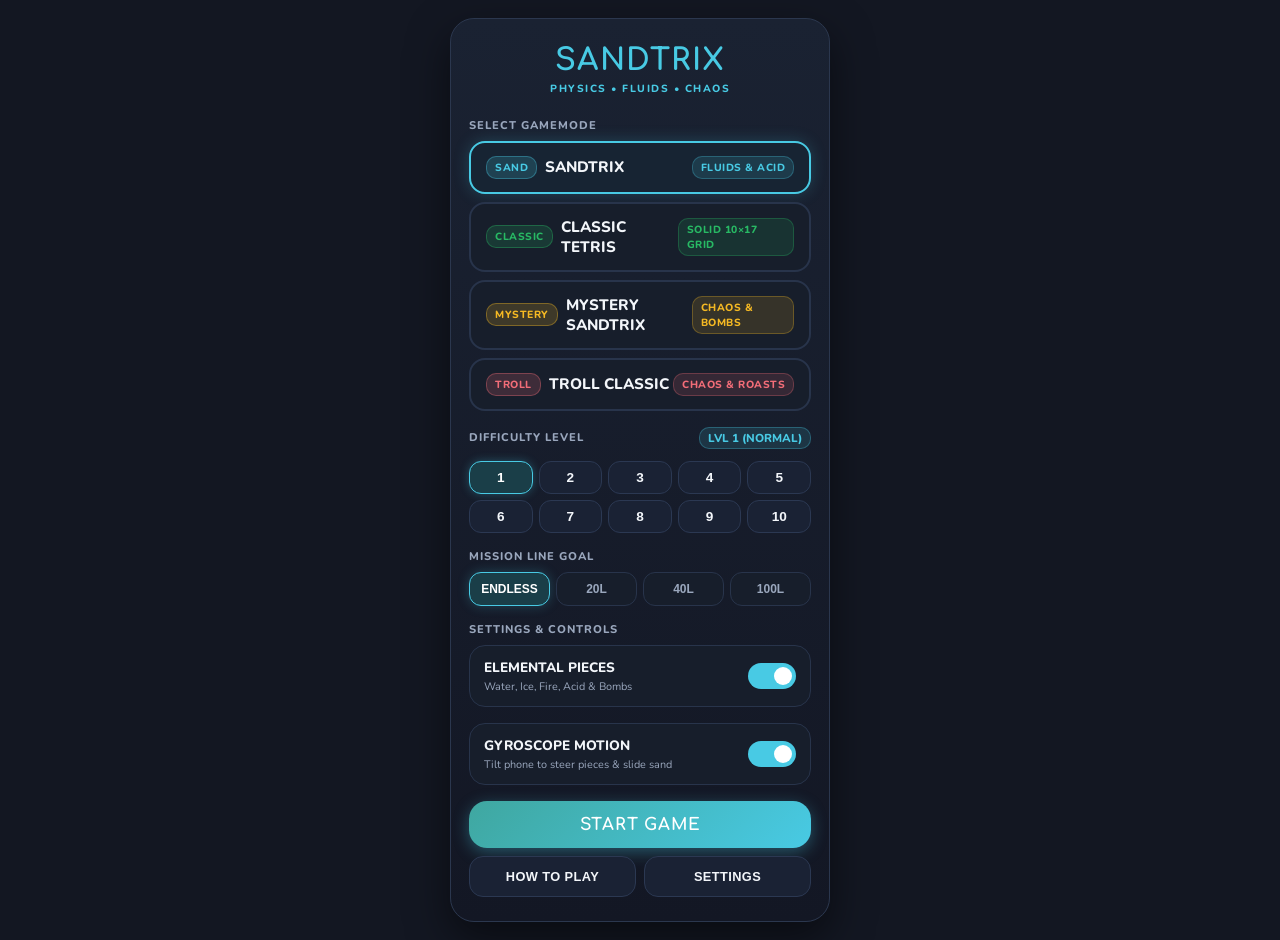
==== commit 4acf78a2: "Add difficulty level selector (Level 1 to 10) directly to Main Menu screen" ====
--- a/android/app/src/main/assets/index.html
+++ b/android/app/src/main/assets/index.html
@@ -75,6 +75,15 @@
                         </div>
                     </div>
                 </div>
+            </div>
+
+            <!-- Difficulty Level Selection (Level 1 to 10) -->
+            <div class="menu-section">
+                <div class="menu-section-header-row">
+                    <div class="menu-section-title" style="margin-bottom: 0;">DIFFICULTY LEVEL</div>
+                    <span id="menuLevelDesc" class="settings-badge">LVL 1 (NORMAL)</span>
+                </div>
+                <div class="level-picker-grid" id="menuLevelPickerGrid"></div>
             </div>
 
             <!-- Mission Line Goal Selector (Sprint / Marathon) -->
--- a/android/app/src/main/assets/style.css
+++ b/android/app/src/main/assets/style.css
@@ -491,6 +491,12 @@
     text-transform: uppercase;
 }
 
+.menu-section-header-row {
+    display: flex;
+    align-items: center;
+    justify-content: space-between;
+}
+
 /* Mode Selection Cards */
 .mode-select-grid {
     display: flex;
